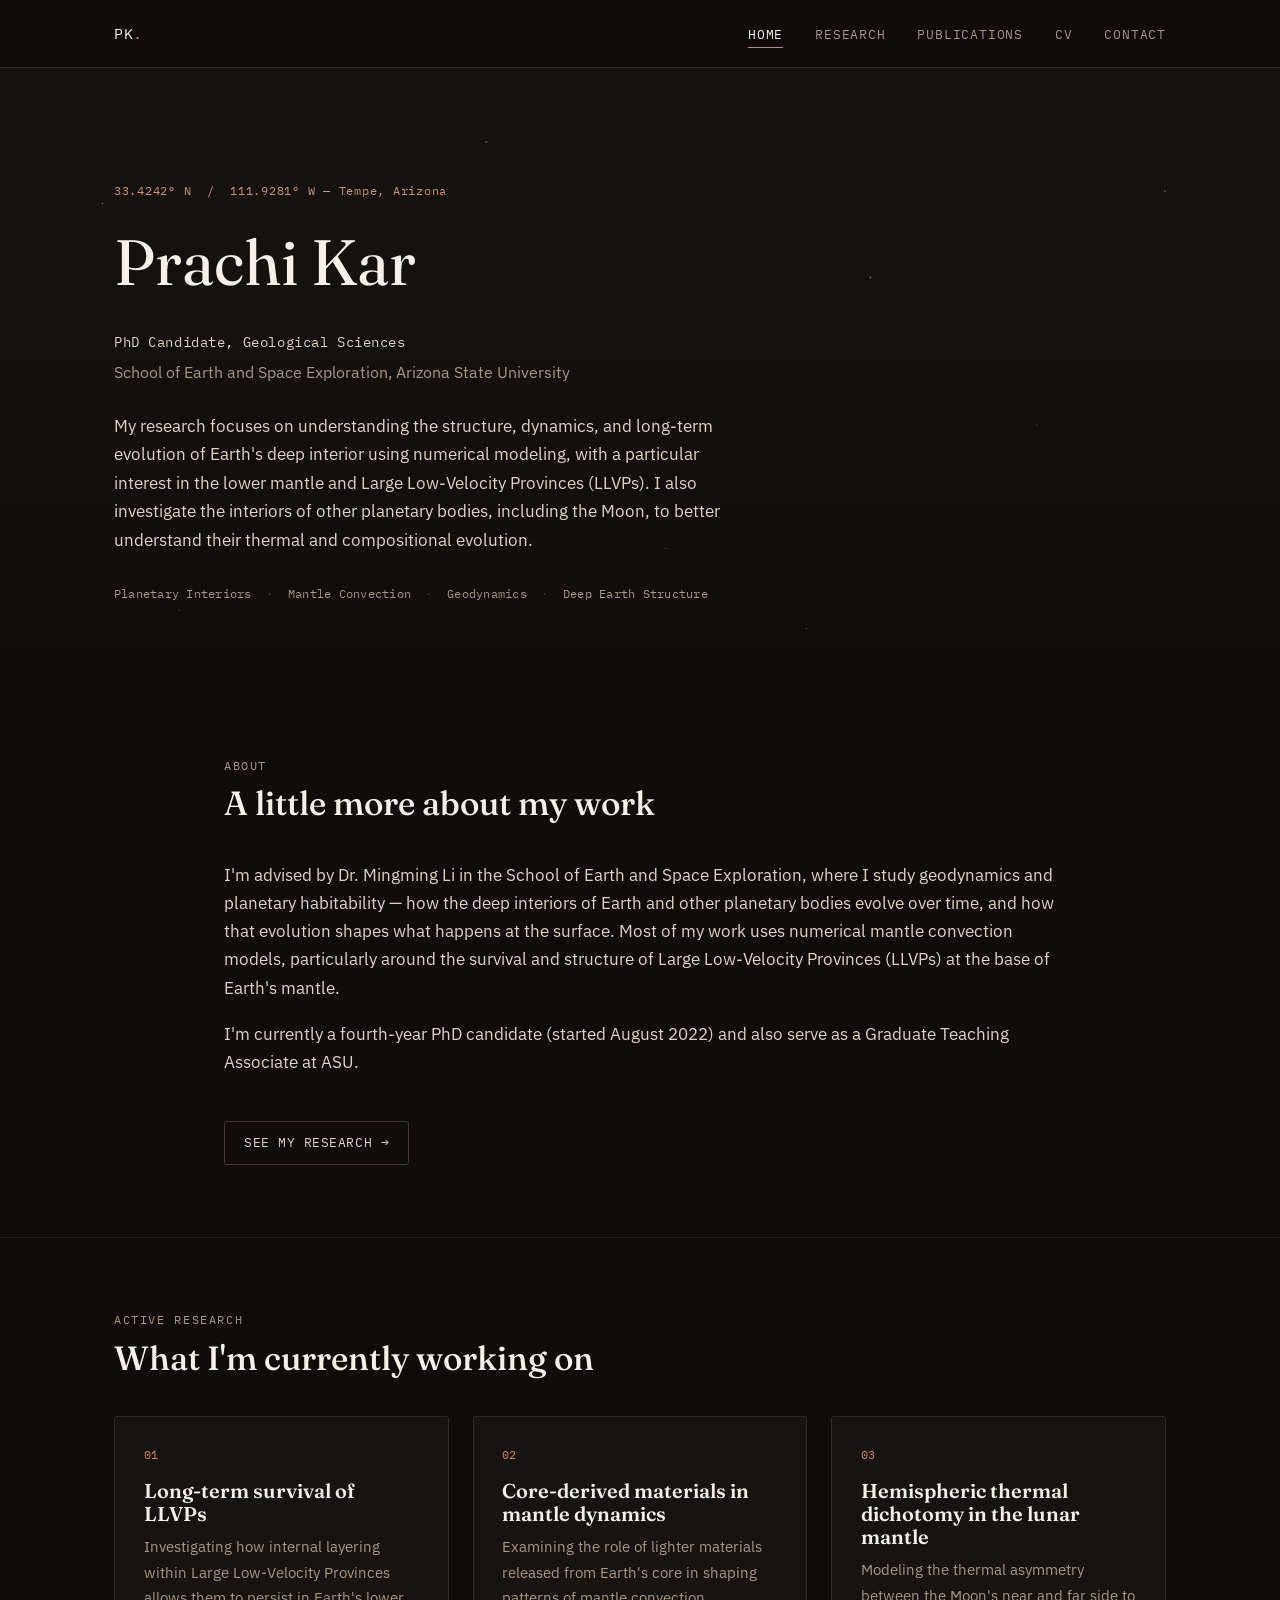
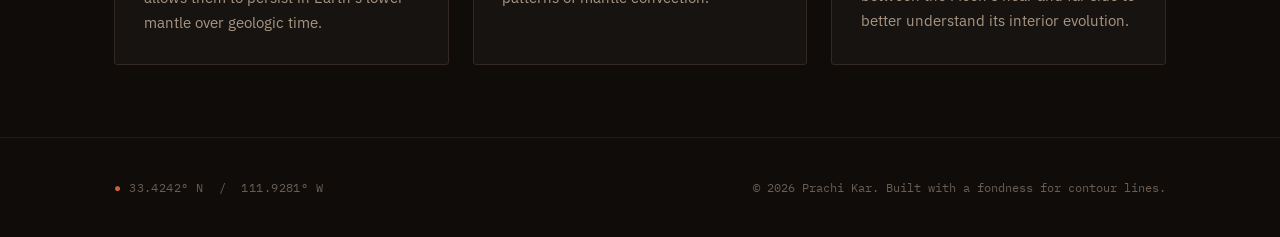
==== index.html @ b51c61ba "Initial site upload" ====
<!DOCTYPE html>
<html lang="en">
<head>
  <meta charset="UTF-8" />
  <meta name="viewport" content="width=device-width, initial-scale=1.0" />
  <title>Prachi Kar — Geodynamics & Planetary Interiors</title>
  <meta name="description" content="Prachi Kar, PhD candidate in Geological Sciences at Arizona State University's School of Earth and Space Exploration." />
  <link rel="preconnect" href="https://fonts.googleapis.com">
  <link rel="preconnect" href="https://fonts.gstatic.com" crossorigin>
  <link href="https://fonts.googleapis.com/css2?family=Fraunces:opsz,wght@9..144,400;9..144,500&family=IBM+Plex+Sans:wght@400;500;600&family=IBM+Plex+Mono:wght@400;500&display=swap" rel="stylesheet">
  <link rel="stylesheet" href="style.css" />
</head>
<body>

  <nav class="site-nav">
    <div class="site-nav__inner">
      <a href="index.html" class="site-nav__mark">PK<span>.</span></a>
      <button class="nav-toggle" aria-expanded="false" aria-label="Toggle navigation">Menu</button>
      <ul class="site-nav__links">
        <li><a href="index.html">Home</a></li>
        <li><a href="research.html">Research</a></li>
        <li><a href="publications.html">Publications</a></li>
        <li><a href="cv.html">CV</a></li>
        <li><a href="contact.html">Contact</a></li>
      </ul>
    </div>
  </nav>

  <header class="hero">
    <div class="hero__bg"></div>
    <div class="hero__contours"></div>
    <div class="hero__inner fade-in">
      <div class="hero__coords">33.4242° N &nbsp;/&nbsp; 111.9281° W — Tempe, Arizona</div>
      <h1>Prachi Kar</h1>
      <p class="hero__role">PhD Candidate, Geological Sciences</p>
      <p class="hero__institution">School of Earth and Space Exploration, Arizona State University</p>
      <p class="hero__intro">
        My research focuses on understanding the structure, dynamics, and long-term evolution
        of Earth's deep interior using numerical modeling, with a particular interest in the
        lower mantle and Large Low-Velocity Provinces (LLVPs). I also investigate the interiors
        of other planetary bodies, including the Moon, to better understand their thermal and
        compositional evolution.
      </p>
      <ul class="tag-row">
        <li>Planetary Interiors</li>
        <li>Mantle Convection</li>
        <li>Geodynamics</li>
        <li>Deep Earth Structure</li>
      </ul>
    </div>
  </header>

  <main>
    <section class="section">
      <div class="container">
        <div class="section__head">
          <span class="eyebrow">About</span>
          <h2>A little more about my work</h2>
        </div>
        <p>
          I'm advised by Dr. Mingming Li in the School of Earth and Space Exploration, where I
          study geodynamics and planetary habitability — how the deep interiors of Earth and
          other planetary bodies evolve over time, and how that evolution shapes what happens
          at the surface. Most of my work uses numerical mantle convection models, particularly
          around the survival and structure of Large Low-Velocity Provinces (LLVPs) at the
          base of Earth's mantle.
        </p>
        <p>
          I'm currently a fourth-year PhD candidate (started August 2022) and also serve as a
          Graduate Teaching Associate at ASU.
        </p>
        <a href="research.html" class="btn-secondary">See my research →</a>
      </div>
    </section>

    <section class="section">
      <div class="container--wide">
        <div class="section__head">
          <span class="eyebrow">Active research</span>
          <h2>What I'm currently working on</h2>
        </div>
        <div class="card-grid">
          <div class="card">
            <span class="card__index">01</span>
            <h3>Long-term survival of LLVPs</h3>
            <p>Investigating how internal layering within Large Low-Velocity Provinces allows
              them to persist in Earth's lower mantle over geologic time.</p>
          </div>
          <div class="card">
            <span class="card__index">02</span>
            <h3>Core-derived materials in mantle dynamics</h3>
            <p>Examining the role of lighter materials released from Earth's core in shaping
              patterns of mantle convection.</p>
          </div>
          <div class="card">
            <span class="card__index">03</span>
            <h3>Hemispheric thermal dichotomy in the lunar mantle</h3>
            <p>Modeling the thermal asymmetry between the Moon's near and far side to better
              understand its interior evolution.</p>
          </div>
        </div>
      </div>
    </section>
  </main>

  <footer class="site-footer">
    <div class="site-footer__inner">
      <div class="site-footer__coords" data-coords></div>
      <div class="site-footer__meta">© 2026 Prachi Kar. Built with a fondness for contour lines.</div>
    </div>
  </footer>

  <script src="script.js"></script>
</body>
</html>
---- style.css ----
/* =========================================================
   DESIGN TOKENS
   ========================================================= */
:root {
  /* Color — basalt & terracotta, planetary field-site palette */
  --basalt-950: #0f0c0a;
  --basalt-900: #171310;
  --basalt-800: #221c17;
  --basalt-700: #332924;
  --basalt-600: #453832;

  --terracotta-500: #c1633b;
  --terracotta-400: #d68258;
  --terracotta-300: #e3a184;

  --stone-100: #f5f0e8;
  --stone-300: #ded4c6;
  --stone-500: #a89684;
  --stone-700: #6b5d51;

  /* Type */
  --font-display: "Fraunces", "Iowan Old Style", serif;
  --font-body: "IBM Plex Sans", "Segoe UI", sans-serif;
  --font-mono: "IBM Plex Mono", "SF Mono", monospace;

  /* Layout */
  --nav-height: 68px;
  --content-width: 880px;
  --wide-width: 1100px;
  --radius: 3px;
}

/* =========================================================
   RESET & BASE
   ========================================================= */
* { box-sizing: border-box; }

html {
  scroll-behavior: smooth;
}

@media (prefers-reduced-motion: reduce) {
  html { scroll-behavior: auto; }
  *, *::before, *::after {
    animation-duration: 0.01ms !important;
    animation-iteration-count: 1 !important;
    transition-duration: 0.01ms !important;
  }
}

body {
  margin: 0;
  background: var(--basalt-950);
  color: var(--stone-300);
  font-family: var(--font-body);
  font-size: 17px;
  line-height: 1.65;
  -webkit-font-smoothing: antialiased;
}

h1, h2, h3, h4 {
  font-family: var(--font-display);
  color: var(--stone-100);
  font-weight: 500;
  line-height: 1.15;
  margin: 0 0 0.5em 0;
}

h1 { font-size: clamp(2.4rem, 5vw, 4rem); font-weight: 400; }
h2 { font-size: clamp(1.6rem, 3vw, 2.1rem); }
h3 { font-size: 1.25rem; font-weight: 600; }

p { margin: 0 0 1.1em 0; }

a {
  color: var(--terracotta-400);
  text-decoration: none;
  transition: color 0.15s ease;
}
a:hover { color: var(--terracotta-300); }

a:focus-visible,
button:focus-visible {
  outline: 2px solid var(--terracotta-400);
  outline-offset: 3px;
}

.eyebrow {
  font-family: var(--font-mono);
  font-size: 0.72rem;
  letter-spacing: 0.14em;
  text-transform: uppercase;
  color: var(--stone-500);
}

.container {
  max-width: var(--content-width);
  margin: 0 auto;
  padding: 0 24px;
}

.container--wide {
  max-width: var(--wide-width);
  margin: 0 auto;
  padding: 0 24px;
}

/* =========================================================
   NAV
   ========================================================= */
.site-nav {
  position: sticky;
  top: 0;
  z-index: 50;
  height: var(--nav-height);
  display: flex;
  align-items: center;
  background: rgba(15, 12, 10, 0.86);
  backdrop-filter: blur(8px);
  border-bottom: 1px solid var(--basalt-700);
}

.site-nav__inner {
  max-width: var(--wide-width);
  margin: 0 auto;
  width: 100%;
  padding: 0 24px;
  display: flex;
  align-items: center;
  justify-content: space-between;
}

.site-nav__mark {
  font-family: var(--font-mono);
  font-size: 0.95rem;
  letter-spacing: 0.04em;
  color: var(--stone-100);
}

.site-nav__mark span {
  color: var(--terracotta-400);
}

.site-nav__links {
  display: flex;
  gap: 2rem;
  list-style: none;
  margin: 0;
  padding: 0;
}

.site-nav__links a {
  font-family: var(--font-mono);
  font-size: 0.82rem;
  letter-spacing: 0.06em;
  text-transform: uppercase;
  color: var(--stone-500);
}

.site-nav__links a:hover,
.site-nav__links a[aria-current="page"] {
  color: var(--stone-100);
}

.site-nav__links a[aria-current="page"] {
  border-bottom: 1px solid var(--terracotta-400);
  padding-bottom: 4px;
}

.nav-toggle {
  display: none;
  background: none;
  border: 1px solid var(--basalt-600);
  color: var(--stone-100);
  border-radius: var(--radius);
  padding: 6px 10px;
  font-family: var(--font-mono);
  font-size: 0.8rem;
  cursor: pointer;
}

@media (max-width: 720px) {
  .nav-toggle { display: inline-block; }
  .site-nav__links {
    position: absolute;
    top: var(--nav-height);
    left: 0;
    right: 0;
    background: var(--basalt-900);
    border-bottom: 1px solid var(--basalt-700);
    flex-direction: column;
    gap: 0;
    display: none;
  }
  .site-nav__links.is-open { display: flex; }
  .site-nav__links a {
    padding: 14px 24px;
    display: block;
    border-bottom: 1px solid var(--basalt-800);
  }
}

/* =========================================================
   HERO / PLANETARY BACKGROUND
   ========================================================= */
.hero {
  position: relative;
  overflow: hidden;
  padding: 7rem 0 5rem;
  isolation: isolate;
}

/*
  PLACEHOLDER PLANETARY BACKGROUND
  ---------------------------------
  This is a CSS/SVG stand-in (starfield + topographic contour lines)
  until real photos are added. To swap in a real photo later:

    .hero__bg {
      background-image: linear-gradient(180deg, rgba(15,12,10,0.55), rgba(15,12,10,0.95)), url("images/your-photo.jpg");
      background-size: cover;
      background-position: center;
    }

  Keep the dark gradient overlay so text stays readable on top.
*/
.hero__bg {
  position: absolute;
  inset: 0;
  z-index: -2;
  background:
    radial-gradient(1px 1px at 8% 22%, rgba(245,240,232,0.5), transparent),
    radial-gradient(1px 1px at 22% 68%, rgba(245,240,232,0.35), transparent),
    radial-gradient(1.5px 1.5px at 38% 12%, rgba(245,240,232,0.4), transparent),
    radial-gradient(1px 1px at 52% 78%, rgba(245,240,232,0.3), transparent),
    radial-gradient(1.5px 1.5px at 68% 34%, rgba(245,240,232,0.45), transparent),
    radial-gradient(1px 1px at 81% 58%, rgba(245,240,232,0.3), transparent),
    radial-gradient(1.5px 1.5px at 91% 20%, rgba(245,240,232,0.4), transparent),
    radial-gradient(1px 1px at 14% 88%, rgba(245,240,232,0.3), transparent),
    radial-gradient(1px 1px at 63% 91%, rgba(245,240,232,0.35), transparent),
    linear-gradient(180deg, var(--basalt-900) 0%, var(--basalt-950) 100%);
}

.hero__contours {
  position: absolute;
  inset: 0;
  z-index: -1;
  opacity: 0.35;
  background-image: url("images/contours.svg");
  background-repeat: no-repeat;
  background-position: center 30%;
  background-size: 130% auto;
}

.hero__inner {
  max-width: var(--wide-width);
  margin: 0 auto;
  padding: 0 24px;
}

.hero__coords {
  font-family: var(--font-mono);
  font-size: 0.78rem;
  color: var(--terracotta-300);
  letter-spacing: 0.06em;
  margin-bottom: 1.5rem;
  opacity: 0.9;
}

.hero__role {
  font-family: var(--font-mono);
  font-size: 0.9rem;
  letter-spacing: 0.04em;
  color: var(--stone-300);
  margin-bottom: 0.4rem;
}

.hero__institution {
  color: var(--stone-500);
  margin-bottom: 1.6rem;
  font-size: 0.98rem;
}

.hero__intro {
  max-width: 620px;
  font-size: 1.08rem;
  color: var(--stone-300);
}

/* Keyword tag row, Anna-Gulcher style */
.tag-row {
  display: flex;
  flex-wrap: wrap;
  gap: 0.5rem 0.9rem;
  margin: 1.8rem 0 0;
  padding: 0;
  list-style: none;
}

.tag-row li {
  font-family: var(--font-mono);
  font-size: 0.78rem;
  color: var(--stone-500);
  letter-spacing: 0.02em;
}

.tag-row li:not(:last-child)::after {
  content: "·";
  margin-left: 0.9rem;
  color: var(--basalt-600);
}

/* =========================================================
   SECTIONS
   ========================================================= */
.section {
  padding: 4.5rem 0;
  border-bottom: 1px solid var(--basalt-800);
}

.section:last-of-type { border-bottom: none; }

.section__head {
  margin-bottom: 2.4rem;
}

.section__head .eyebrow {
  display: block;
  margin-bottom: 0.6rem;
}

/* =========================================================
   RESEARCH CARDS
   ========================================================= */
.card-grid {
  display: grid;
  grid-template-columns: repeat(auto-fit, minmax(260px, 1fr));
  gap: 1.5rem;
}

.card {
  background: var(--basalt-900);
  border: 1px solid var(--basalt-700);
  border-radius: var(--radius);
  padding: 1.8rem;
  transition: border-color 0.2s ease, transform 0.2s ease;
}

.card:hover {
  border-color: var(--terracotta-500);
  transform: translateY(-2px);
}

.card__index {
  font-family: var(--font-mono);
  font-size: 0.72rem;
  color: var(--terracotta-400);
  display: block;
  margin-bottom: 0.9rem;
}

.card h3 { margin-bottom: 0.6rem; }

.card p {
  font-size: 0.95rem;
  color: var(--stone-500);
  margin-bottom: 0;
}

/* =========================================================
   PUBLICATIONS
   ========================================================= */
.pub-year {
  font-family: var(--font-mono);
  font-size: 0.85rem;
  color: var(--terracotta-400);
  margin: 2.2rem 0 1rem;
  letter-spacing: 0.05em;
}

.pub-year:first-child { margin-top: 0; }

.pub-list {
  list-style: none;
  margin: 0;
  padding: 0;
}

.pub-item {
  padding: 1.1rem 0;
  border-bottom: 1px solid var(--basalt-800);
}

.pub-item:last-child { border-bottom: none; }

.pub-item__title {
  color: var(--stone-100);
  font-size: 1rem;
  margin-bottom: 0.3rem;
}

.pub-item__meta {
  font-size: 0.88rem;
  color: var(--stone-500);
  margin-bottom: 0.4rem;
}

.pub-item__links a {
  font-family: var(--font-mono);
  font-size: 0.76rem;
  text-transform: uppercase;
  letter-spacing: 0.04em;
  margin-right: 1.2rem;
}

/* =========================================================
   CV
   ========================================================= */
.cv-download {
  display: inline-flex;
  align-items: center;
  gap: 0.5rem;
  font-family: var(--font-mono);
  font-size: 0.85rem;
  letter-spacing: 0.04em;
  text-transform: uppercase;
  color: var(--basalt-950);
  background: var(--terracotta-400);
  padding: 0.8rem 1.4rem;
  border-radius: var(--radius);
  transition: background 0.15s ease;
}

.cv-download:hover {
  background: var(--terracotta-300);
  color: var(--basalt-950);
}

.cv-block {
  margin-bottom: 2.2rem;
}

.cv-block h3 {
  font-family: var(--font-mono);
  font-size: 0.85rem;
  text-transform: uppercase;
  letter-spacing: 0.06em;
  color: var(--stone-500);
  font-weight: 500;
  margin-bottom: 1rem;
}

.cv-entry {
  margin-bottom: 1.1rem;
}

.cv-entry__title {
  color: var(--stone-100);
  font-weight: 600;
}

.cv-entry__meta {
  font-size: 0.88rem;
  color: var(--stone-500);
}

/* =========================================================
   CONTACT
   ========================================================= */
.contact-links {
  list-style: none;
  margin: 2rem 0 0;
  padding: 0;
  display: flex;
  flex-direction: column;
  gap: 0.9rem;
}

.contact-links a {
  font-family: var(--font-mono);
  font-size: 0.95rem;
}

.contact-links a::before {
  content: "→ ";
  color: var(--terracotta-500);
}

/* =========================================================
   FOOTER — coordinate readout signature
   ========================================================= */
.site-footer {
  padding: 2.5rem 0;
  border-top: 1px solid var(--basalt-800);
}

.site-footer__inner {
  max-width: var(--wide-width);
  margin: 0 auto;
  padding: 0 24px;
  display: flex;
  justify-content: space-between;
  align-items: center;
  flex-wrap: wrap;
  gap: 1rem;
}

.site-footer__coords {
  font-family: var(--font-mono);
  font-size: 0.74rem;
  color: var(--stone-700);
  letter-spacing: 0.04em;
}

.site-footer__coords span {
  color: var(--terracotta-500);
}

.site-footer__meta {
  font-family: var(--font-mono);
  font-size: 0.74rem;
  color: var(--stone-700);
}

/* =========================================================
   UTILITY
   ========================================================= */
.fade-in {
  animation: fadeIn 0.8s ease both;
}

@keyframes fadeIn {
  from { opacity: 0; transform: translateY(8px); }
  to { opacity: 1; transform: translateY(0); }
}

.btn-secondary {
  display: inline-block;
  font-family: var(--font-mono);
  font-size: 0.82rem;
  letter-spacing: 0.04em;
  text-transform: uppercase;
  color: var(--stone-300);
  border: 1px solid var(--basalt-600);
  padding: 0.65rem 1.2rem;
  border-radius: var(--radius);
  margin-top: 1.6rem;
}

.btn-secondary:hover {
  border-color: var(--terracotta-400);
  color: var(--terracotta-300);
}
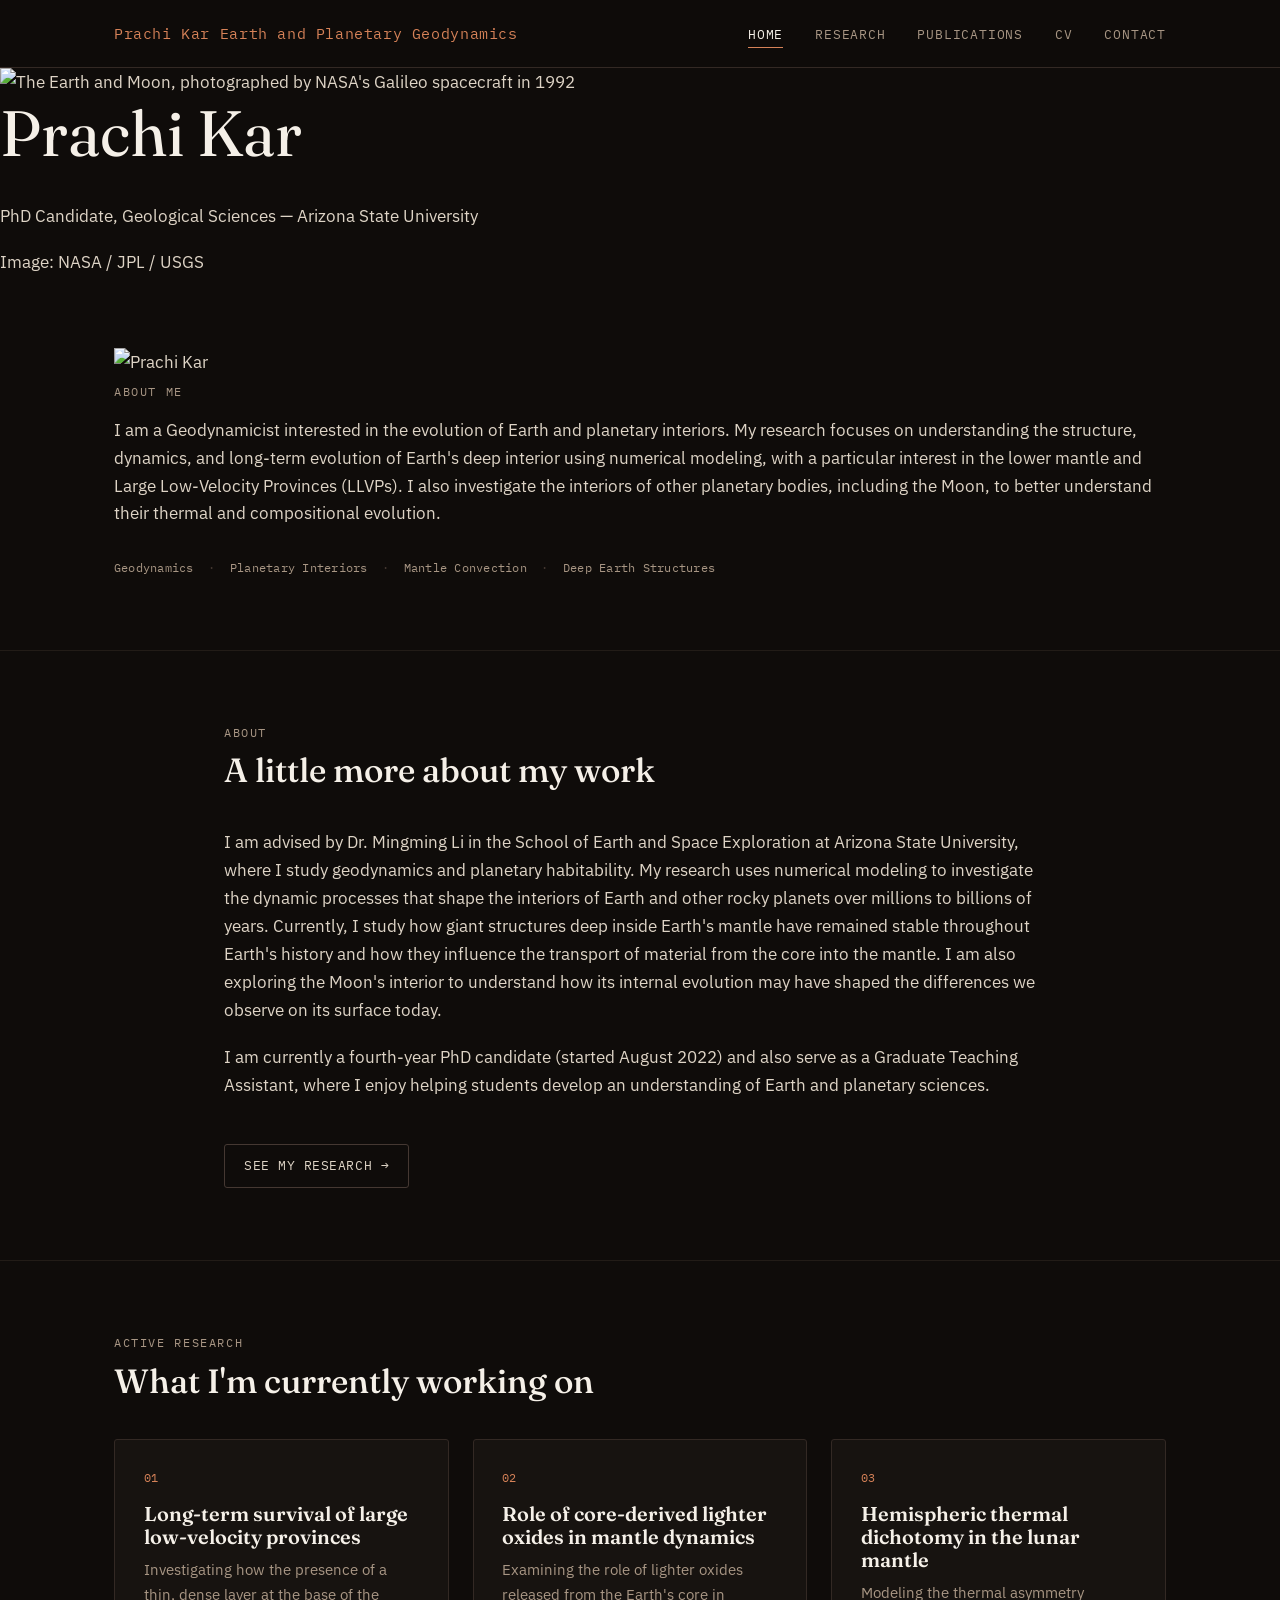
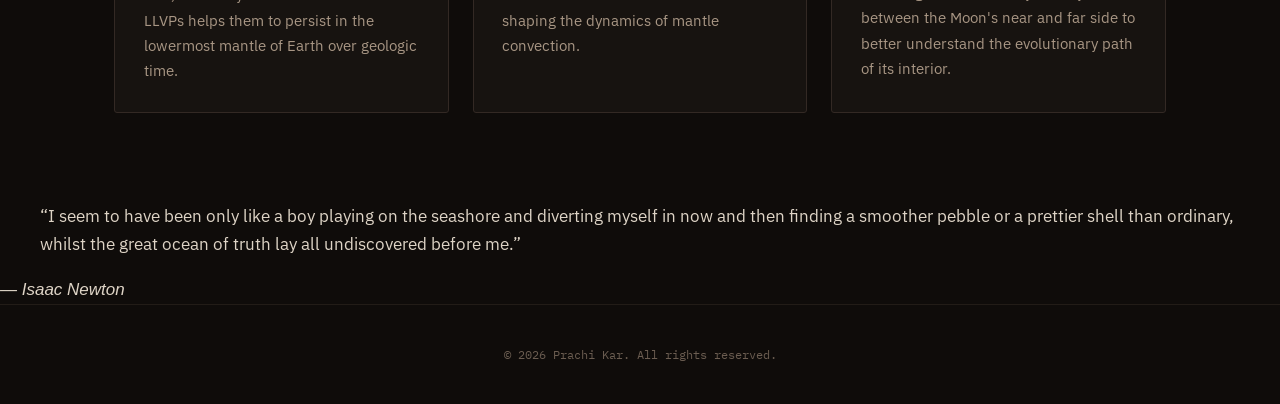
==== commit 30bdee2f: "Enhance navigation and header details in index.html Updated the navigation and header sections to in" ====
--- a/index.html
+++ b/index.html
@@ -11,10 +11,13 @@
   <link rel="stylesheet" href="style.css" />
 </head>
 <body>
-
+ 
   <nav class="site-nav">
     <div class="site-nav__inner">
-      <a href="index.html" class="site-nav__mark">PK<span>.</span></a>
+      <a href="index.html" class="site-nav__mark">
+        <span class="site-nav__mark-name">Prachi Kar</span>
+        <span class="site-nav__mark-sub">Earth and Planetary Geodynamics</span>
+      </a>
       <button class="nav-toggle" aria-expanded="false" aria-label="Toggle navigation">Menu</button>
       <ul class="site-nav__links">
         <li><a href="index.html">Home</a></li>
@@ -25,32 +28,54 @@
       </ul>
     </div>
   </nav>
-
-  <header class="hero">
-    <div class="hero__bg"></div>
-    <div class="hero__contours"></div>
-    <div class="hero__inner fade-in">
-      <div class="hero__coords">33.4242° N &nbsp;/&nbsp; 111.9281° W — Tempe, Arizona</div>
-      <h1>Prachi Kar</h1>
-      <p class="hero__role">PhD Candidate, Geological Sciences</p>
-      <p class="hero__institution">School of Earth and Space Exploration, Arizona State University</p>
-      <p class="hero__intro">
-        My research focuses on understanding the structure, dynamics, and long-term evolution
-        of Earth's deep interior using numerical modeling, with a particular interest in the
-        lower mantle and Large Low-Velocity Provinces (LLVPs). I also investigate the interiors
-        of other planetary bodies, including the Moon, to better understand their thermal and
-        compositional evolution.
-      </p>
-      <ul class="tag-row">
-        <li>Planetary Interiors</li>
-        <li>Mantle Convection</li>
-        <li>Geodynamics</li>
-        <li>Deep Earth Structure</li>
-      </ul>
+ 
+  <header class="hero-photo fade-in">
+    <div class="hero-photo__frame">
+      <img
+        src="https://assets.science.nasa.gov/dynamicimage/assets/science/psd/lunar-science/2023/08/earth_moon_galileo.jpg?w=1700&h=2164&fit=clip&crop=faces%2Cfocalpoint"
+        alt="The Earth and Moon, photographed by NASA's Galileo spacecraft in 1992"
+      />
+      <div class="hero-photo__overlay">
+        <h1>Prachi Kar</h1>
+      </div>
     </div>
+    <p class="hero-photo__role">PhD Candidate, Geological Sciences — Arizona State University</p>
+    <span class="hero-photo__credit">Image: NASA / JPL / USGS</span>
   </header>
-
+ 
   <main>
+    <section class="section">
+      <div class="container--wide">
+        <div class="bio-grid">
+          <div class="bio-grid__photo">
+            <!--
+              Replace this with your headshot. Save your photo into the
+              images/ folder (e.g. images/prachi-kar.jpg) and update the
+              src below to match.
+            -->
+            <img src="images/profile-placeholder.jpg" alt="Prachi Kar" />
+          </div>
+          <div class="bio-grid__text">
+            <span class="eyebrow">About me</span>
+            <p style="margin-top: 0.8rem; font-size: 1.05rem;">
+              I am a Geodynamicist interested in the evolution of Earth and planetary interiors.
+              My research focuses on understanding the structure, dynamics, and long-term
+              evolution of Earth's deep interior using numerical modeling, with a particular
+              interest in the lower mantle and Large Low-Velocity Provinces (LLVPs). I also
+              investigate the interiors of other planetary bodies, including the Moon, to
+              better understand their thermal and compositional evolution.
+            </p>
+            <ul class="tag-row">
+              <li>Geodynamics</li>
+              <li>Planetary Interiors</li>
+              <li>Mantle Convection</li>
+              <li>Deep Earth Structures</li>
+            </ul>
+          </div>
+        </div>
+      </div>
+    </section>
+ 
     <section class="section">
       <div class="container">
         <div class="section__head">
@@ -58,22 +83,26 @@
           <h2>A little more about my work</h2>
         </div>
         <p>
-          I'm advised by Dr. Mingming Li in the School of Earth and Space Exploration, where I
-          study geodynamics and planetary habitability — how the deep interiors of Earth and
-          other planetary bodies evolve over time, and how that evolution shapes what happens
-          at the surface. Most of my work uses numerical mantle convection models, particularly
-          around the survival and structure of Large Low-Velocity Provinces (LLVPs) at the
-          base of Earth's mantle.
+          I am advised by Dr. Mingming Li in the School of Earth and Space Exploration at
+          Arizona State University, where I study geodynamics and planetary habitability. My
+          research uses numerical modeling to investigate the dynamic processes that shape the
+          interiors of Earth and other rocky planets over millions to billions of years.
+          Currently, I study how giant structures deep inside Earth's mantle have remained
+          stable throughout Earth's history and how they influence the transport of material
+          from the core into the mantle. I am also exploring the Moon's interior to understand
+          how its internal evolution may have shaped the differences we observe on its surface
+          today.
         </p>
         <p>
-          I'm currently a fourth-year PhD candidate (started August 2022) and also serve as a
-          Graduate Teaching Associate at ASU.
+          I am currently a fourth-year PhD candidate (started August 2022) and also serve as a
+          Graduate Teaching Assistant, where I enjoy helping students develop an understanding
+          of Earth and planetary sciences.
         </p>
         <a href="research.html" class="btn-secondary">See my research →</a>
       </div>
     </section>
-
-    <section class="section">
+ 
+    <section class="section section--tint">
       <div class="container--wide">
         <div class="section__head">
           <span class="eyebrow">Active research</span>
@@ -82,34 +111,42 @@
         <div class="card-grid">
           <div class="card">
             <span class="card__index">01</span>
-            <h3>Long-term survival of LLVPs</h3>
-            <p>Investigating how internal layering within Large Low-Velocity Provinces allows
-              them to persist in Earth's lower mantle over geologic time.</p>
+            <h3>Long-term survival of large low-velocity provinces</h3>
+            <p>Investigating how the presence of a thin, dense layer at the base of the LLVPs
+              helps them to persist in the lowermost mantle of Earth over geologic time.</p>
           </div>
           <div class="card">
             <span class="card__index">02</span>
-            <h3>Core-derived materials in mantle dynamics</h3>
-            <p>Examining the role of lighter materials released from Earth's core in shaping
-              patterns of mantle convection.</p>
+            <h3>Role of core-derived lighter oxides in mantle dynamics</h3>
+            <p>Examining the role of lighter oxides released from the Earth's core in shaping
+              the dynamics of mantle convection.</p>
           </div>
           <div class="card">
             <span class="card__index">03</span>
             <h3>Hemispheric thermal dichotomy in the lunar mantle</h3>
             <p>Modeling the thermal asymmetry between the Moon's near and far side to better
-              understand its interior evolution.</p>
+              understand the evolutionary path of its interior.</p>
           </div>
         </div>
       </div>
     </section>
+ 
+    <div class="quote-block">
+      <blockquote>
+        &ldquo;I seem to have been only like a boy playing on the seashore and diverting
+        myself in now and then finding a smoother pebble or a prettier shell than ordinary,
+        whilst the great ocean of truth lay all undiscovered before me.&rdquo;
+      </blockquote>
+      <cite>— Isaac Newton</cite>
+    </div>
   </main>
-
+ 
   <footer class="site-footer">
-    <div class="site-footer__inner">
-      <div class="site-footer__coords" data-coords></div>
-      <div class="site-footer__meta">© 2026 Prachi Kar. Built with a fondness for contour lines.</div>
+    <div class="site-footer__inner" style="justify-content: center;">
+      <div class="site-footer__meta">© 2026 Prachi Kar. All rights reserved.</div>
     </div>
   </footer>
-
+ 
   <script src="script.js"></script>
 </body>
 </html>
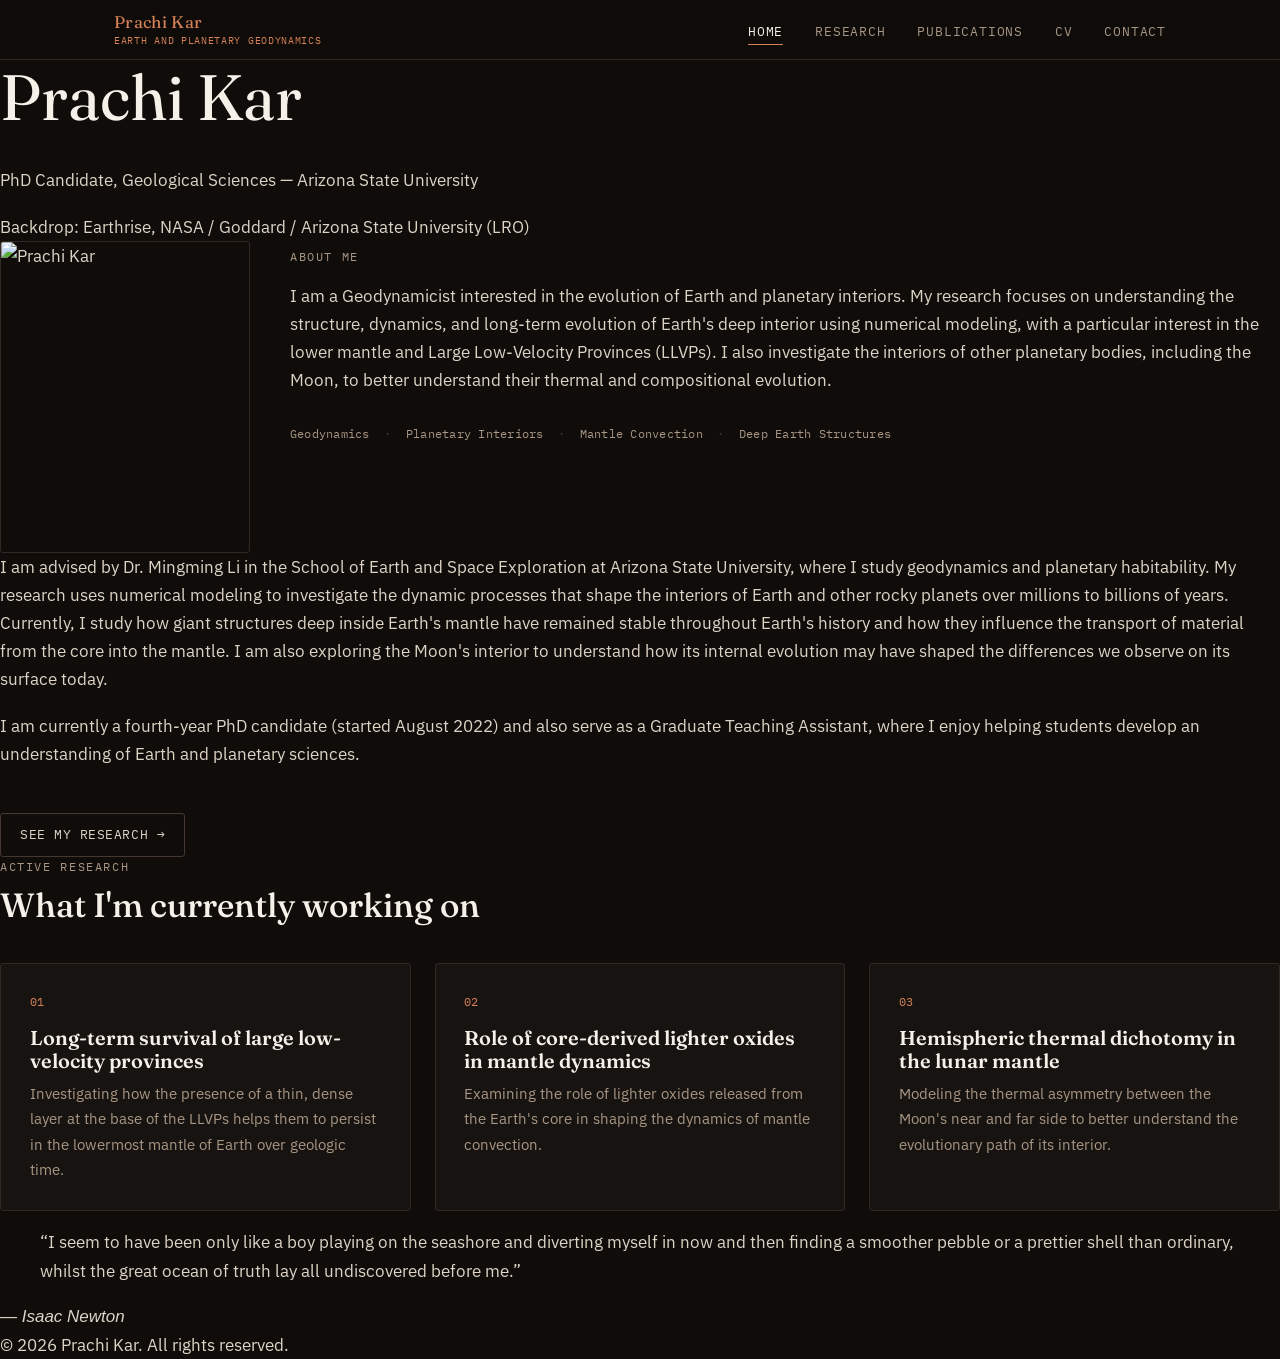
==== commit ab85066a: "Update index.html" ====
--- a/index.html
+++ b/index.html
@@ -29,109 +29,93 @@
     </div>
   </nav>
  
-  <header class="hero-photo fade-in">
-    <div class="hero-photo__frame">
-      <img
-        src="https://assets.science.nasa.gov/dynamicimage/assets/science/psd/lunar-science/2023/08/earth_moon_galileo.jpg?w=1700&h=2164&fit=clip&crop=faces%2Cfocalpoint"
-        alt="The Earth and Moon, photographed by NASA's Galileo spacecraft in 1992"
-      />
-      <div class="hero-photo__overlay">
-        <h1>Prachi Kar</h1>
-      </div>
-    </div>
-    <p class="hero-photo__role">PhD Candidate, Geological Sciences — Arizona State University</p>
-    <span class="hero-photo__credit">Image: NASA / JPL / USGS</span>
+  <div class="page-backdrop" aria-hidden="true"></div>
+ 
+  <header class="home-hero fade-in">
+    <h1>Prachi Kar</h1>
+    <p class="home-hero__role">PhD Candidate, Geological Sciences — Arizona State University</p>
+    <span class="home-hero__credit">Backdrop: Earthrise, NASA / Goddard / Arizona State University (LRO)</span>
   </header>
  
   <main>
-    <section class="section">
-      <div class="container--wide">
-        <div class="bio-grid">
-          <div class="bio-grid__photo">
-            <!--
-              Replace this with your headshot. Save your photo into the
-              images/ folder (e.g. images/prachi-kar.jpg) and update the
-              src below to match.
-            -->
-            <img src="images/profile-placeholder.jpg" alt="Prachi Kar" />
-          </div>
-          <div class="bio-grid__text">
-            <span class="eyebrow">About me</span>
-            <p style="margin-top: 0.8rem; font-size: 1.05rem;">
-              I am a Geodynamicist interested in the evolution of Earth and planetary interiors.
-              My research focuses on understanding the structure, dynamics, and long-term
-              evolution of Earth's deep interior using numerical modeling, with a particular
-              interest in the lower mantle and Large Low-Velocity Provinces (LLVPs). I also
-              investigate the interiors of other planetary bodies, including the Moon, to
-              better understand their thermal and compositional evolution.
-            </p>
-            <ul class="tag-row">
-              <li>Geodynamics</li>
-              <li>Planetary Interiors</li>
-              <li>Mantle Convection</li>
-              <li>Deep Earth Structures</li>
-            </ul>
-          </div>
+    <section class="home-section">
+      <div class="bio-grid">
+        <div class="bio-grid__photo">
+          <!--
+            Replace this with your headshot. Save your photo into the
+            images/ folder (e.g. images/prachi-kar.jpg) and update the
+            src below to match.
+          -->
+          <img src="images/profile-placeholder.jpg" alt="Prachi Kar" />
+        </div>
+        <div class="bio-grid__text">
+          <span class="eyebrow">About me</span>
+          <p style="margin-top: 0.8rem;">
+            I am a Geodynamicist interested in the evolution of Earth and planetary interiors.
+            My research focuses on understanding the structure, dynamics, and long-term
+            evolution of Earth's deep interior using numerical modeling, with a particular
+            interest in the lower mantle and Large Low-Velocity Provinces (LLVPs). I also
+            investigate the interiors of other planetary bodies, including the Moon, to
+            better understand their thermal and compositional evolution.
+          </p>
+          <ul class="tag-row">
+            <li>Geodynamics</li>
+            <li>Planetary Interiors</li>
+            <li>Mantle Convection</li>
+            <li>Deep Earth Structures</li>
+          </ul>
         </div>
       </div>
     </section>
  
-    <section class="section">
-      <div class="container">
-        <div class="section__head">
-          <span class="eyebrow">About</span>
-          <h2>A little more about my work</h2>
-        </div>
-        <p>
-          I am advised by Dr. Mingming Li in the School of Earth and Space Exploration at
-          Arizona State University, where I study geodynamics and planetary habitability. My
-          research uses numerical modeling to investigate the dynamic processes that shape the
-          interiors of Earth and other rocky planets over millions to billions of years.
-          Currently, I study how giant structures deep inside Earth's mantle have remained
-          stable throughout Earth's history and how they influence the transport of material
-          from the core into the mantle. I am also exploring the Moon's interior to understand
-          how its internal evolution may have shaped the differences we observe on its surface
-          today.
-        </p>
-        <p>
-          I am currently a fourth-year PhD candidate (started August 2022) and also serve as a
-          Graduate Teaching Assistant, where I enjoy helping students develop an understanding
-          of Earth and planetary sciences.
-        </p>
-        <a href="research.html" class="btn-secondary">See my research →</a>
-      </div>
+    <section class="home-section home-section--about">
+      <p>
+        I am advised by Dr. Mingming Li in the School of Earth and Space Exploration at
+        Arizona State University, where I study geodynamics and planetary habitability. My
+        research uses numerical modeling to investigate the dynamic processes that shape the
+        interiors of Earth and other rocky planets over millions to billions of years.
+        Currently, I study how giant structures deep inside Earth's mantle have remained
+        stable throughout Earth's history and how they influence the transport of material
+        from the core into the mantle. I am also exploring the Moon's interior to understand
+        how its internal evolution may have shaped the differences we observe on its surface
+        today.
+      </p>
+      <p>
+        I am currently a fourth-year PhD candidate (started August 2022) and also serve as a
+        Graduate Teaching Assistant, where I enjoy helping students develop an understanding
+        of Earth and planetary sciences.
+      </p>
+      <a href="research.html" class="btn-secondary">See my research →</a>
     </section>
  
-    <section class="section section--tint">
-      <div class="container--wide">
-        <div class="section__head">
-          <span class="eyebrow">Active research</span>
-          <h2>What I'm currently working on</h2>
+    <section class="home-section home-section--research">
+      <div class="section__head">
+        <span class="eyebrow">Active research</span>
+        <h2>What I'm currently working on</h2>
+      </div>
+      <div class="card-grid">
+        <div class="card">
+          <span class="card__index">01</span>
+          <h3>Long-term survival of large low-velocity provinces</h3>
+          <p>Investigating how the presence of a thin, dense layer at the base of the LLVPs
+            helps them to persist in the lowermost mantle of Earth over geologic time.</p>
         </div>
-        <div class="card-grid">
-          <div class="card">
-            <span class="card__index">01</span>
-            <h3>Long-term survival of large low-velocity provinces</h3>
-            <p>Investigating how the presence of a thin, dense layer at the base of the LLVPs
-              helps them to persist in the lowermost mantle of Earth over geologic time.</p>
-          </div>
-          <div class="card">
-            <span class="card__index">02</span>
-            <h3>Role of core-derived lighter oxides in mantle dynamics</h3>
-            <p>Examining the role of lighter oxides released from the Earth's core in shaping
-              the dynamics of mantle convection.</p>
-          </div>
-          <div class="card">
-            <span class="card__index">03</span>
-            <h3>Hemispheric thermal dichotomy in the lunar mantle</h3>
-            <p>Modeling the thermal asymmetry between the Moon's near and far side to better
-              understand the evolutionary path of its interior.</p>
-          </div>
+        <div class="card">
+          <span class="card__index">02</span>
+          <h3>Role of core-derived lighter oxides in mantle dynamics</h3>
+          <p>Examining the role of lighter oxides released from the Earth's core in shaping
+            the dynamics of mantle convection.</p>
+        </div>
+        <div class="card">
+          <span class="card__index">03</span>
+          <h3>Hemispheric thermal dichotomy in the lunar mantle</h3>
+          <p>Modeling the thermal asymmetry between the Moon's near and far side to better
+            understand the evolutionary path of its interior.</p>
         </div>
       </div>
     </section>
  
-    <div class="quote-block">
+    <div class="home-quote">
       <blockquote>
         &ldquo;I seem to have been only like a boy playing on the seashore and diverting
         myself in now and then finding a smoother pebble or a prettier shell than ordinary,
@@ -141,11 +125,7 @@
     </div>
   </main>
  
-  <footer class="site-footer">
-    <div class="site-footer__inner" style="justify-content: center;">
-      <div class="site-footer__meta">© 2026 Prachi Kar. All rights reserved.</div>
-    </div>
-  </footer>
+  <footer class="home-footer">© 2026 Prachi Kar. All rights reserved.</footer>
  
   <script src="script.js"></script>
 </body>
--- a/style.css
+++ b/style.css
@@ -8,37 +8,37 @@
   --basalt-800: #221c17;
   --basalt-700: #332924;
   --basalt-600: #453832;
-
+ 
   --terracotta-500: #c1633b;
   --terracotta-400: #d68258;
   --terracotta-300: #e3a184;
-
+ 
   --stone-100: #f5f0e8;
   --stone-300: #ded4c6;
   --stone-500: #a89684;
   --stone-700: #6b5d51;
-
+ 
   /* Type */
   --font-display: "Fraunces", "Iowan Old Style", serif;
   --font-body: "IBM Plex Sans", "Segoe UI", sans-serif;
   --font-mono: "IBM Plex Mono", "SF Mono", monospace;
-
+ 
   /* Layout */
   --nav-height: 68px;
   --content-width: 880px;
   --wide-width: 1100px;
   --radius: 3px;
 }
-
+ 
 /* =========================================================
    RESET & BASE
    ========================================================= */
 * { box-sizing: border-box; }
-
+ 
 html {
   scroll-behavior: smooth;
 }
-
+ 
 @media (prefers-reduced-motion: reduce) {
   html { scroll-behavior: auto; }
   *, *::before, *::after {
@@ -47,7 +47,7 @@
     transition-duration: 0.01ms !important;
   }
 }
-
+ 
 body {
   margin: 0;
   background: var(--basalt-950);
@@ -57,7 +57,7 @@
   line-height: 1.65;
   -webkit-font-smoothing: antialiased;
 }
-
+ 
 h1, h2, h3, h4 {
   font-family: var(--font-display);
   color: var(--stone-100);
@@ -65,26 +65,26 @@
   line-height: 1.15;
   margin: 0 0 0.5em 0;
 }
-
+ 
 h1 { font-size: clamp(2.4rem, 5vw, 4rem); font-weight: 400; }
 h2 { font-size: clamp(1.6rem, 3vw, 2.1rem); }
 h3 { font-size: 1.25rem; font-weight: 600; }
-
+ 
 p { margin: 0 0 1.1em 0; }
-
+ 
 a {
   color: var(--terracotta-400);
   text-decoration: none;
   transition: color 0.15s ease;
 }
 a:hover { color: var(--terracotta-300); }
-
+ 
 a:focus-visible,
 button:focus-visible {
   outline: 2px solid var(--terracotta-400);
   outline-offset: 3px;
 }
-
+ 
 .eyebrow {
   font-family: var(--font-mono);
   font-size: 0.72rem;
@@ -92,19 +92,19 @@
   text-transform: uppercase;
   color: var(--stone-500);
 }
-
+ 
 .container {
   max-width: var(--content-width);
   margin: 0 auto;
   padding: 0 24px;
 }
-
+ 
 .container--wide {
   max-width: var(--wide-width);
   margin: 0 auto;
   padding: 0 24px;
 }
-
+ 
 /* =========================================================
    NAV
    ========================================================= */
@@ -112,14 +112,14 @@
   position: sticky;
   top: 0;
   z-index: 50;
-  height: var(--nav-height);
   display: flex;
   align-items: center;
+  padding: 12px 0;
   background: rgba(15, 12, 10, 0.86);
   backdrop-filter: blur(8px);
   border-bottom: 1px solid var(--basalt-700);
 }
-
+ 
 .site-nav__inner {
   max-width: var(--wide-width);
   margin: 0 auto;
@@ -129,18 +129,34 @@
   align-items: center;
   justify-content: space-between;
 }
-
+ 
 .site-nav__mark {
   font-family: var(--font-mono);
-  font-size: 0.95rem;
-  letter-spacing: 0.04em;
-  color: var(--stone-100);
-}
-
+  display: flex;
+  flex-direction: column;
+  line-height: 1.25;
+  gap: 2px;
+}
+ 
+.site-nav__mark-name {
+  font-family: var(--font-display);
+  font-size: 1.05rem;
+  letter-spacing: 0.02em;
+  color: var(--stone-100);
+}
+ 
+.site-nav__mark-sub {
+  font-family: var(--font-mono);
+  font-size: 0.62rem;
+  letter-spacing: 0.07em;
+  text-transform: uppercase;
+  color: var(--stone-500);
+}
+ 
 .site-nav__mark span {
   color: var(--terracotta-400);
 }
-
+ 
 .site-nav__links {
   display: flex;
   gap: 2rem;
@@ -148,7 +164,7 @@
   margin: 0;
   padding: 0;
 }
-
+ 
 .site-nav__links a {
   font-family: var(--font-mono);
   font-size: 0.82rem;
@@ -156,17 +172,17 @@
   text-transform: uppercase;
   color: var(--stone-500);
 }
-
+ 
 .site-nav__links a:hover,
 .site-nav__links a[aria-current="page"] {
   color: var(--stone-100);
 }
-
+ 
 .site-nav__links a[aria-current="page"] {
   border-bottom: 1px solid var(--terracotta-400);
   padding-bottom: 4px;
 }
-
+ 
 .nav-toggle {
   display: none;
   background: none;
@@ -178,12 +194,12 @@
   font-size: 0.8rem;
   cursor: pointer;
 }
-
+ 
 @media (max-width: 720px) {
   .nav-toggle { display: inline-block; }
   .site-nav__links {
     position: absolute;
-    top: var(--nav-height);
+    top: 100%;
     left: 0;
     right: 0;
     background: var(--basalt-900);
@@ -199,7 +215,7 @@
     border-bottom: 1px solid var(--basalt-800);
   }
 }
-
+ 
 /* =========================================================
    HERO / PLANETARY BACKGROUND
    ========================================================= */
@@ -209,19 +225,19 @@
   padding: 7rem 0 5rem;
   isolation: isolate;
 }
-
+ 
 /*
   PLACEHOLDER PLANETARY BACKGROUND
   ---------------------------------
   This is a CSS/SVG stand-in (starfield + topographic contour lines)
   until real photos are added. To swap in a real photo later:
-
+ 
     .hero__bg {
       background-image: linear-gradient(180deg, rgba(15,12,10,0.55), rgba(15,12,10,0.95)), url("images/your-photo.jpg");
       background-size: cover;
       background-position: center;
     }
-
+ 
   Keep the dark gradient overlay so text stays readable on top.
 */
 .hero__bg {
@@ -240,7 +256,7 @@
     radial-gradient(1px 1px at 63% 91%, rgba(245,240,232,0.35), transparent),
     linear-gradient(180deg, var(--basalt-900) 0%, var(--basalt-950) 100%);
 }
-
+ 
 .hero__contours {
   position: absolute;
   inset: 0;
@@ -251,13 +267,13 @@
   background-position: center 30%;
   background-size: 130% auto;
 }
-
+ 
 .hero__inner {
   max-width: var(--wide-width);
   margin: 0 auto;
   padding: 0 24px;
 }
-
+ 
 .hero__coords {
   font-family: var(--font-mono);
   font-size: 0.78rem;
@@ -266,7 +282,7 @@
   margin-bottom: 1.5rem;
   opacity: 0.9;
 }
-
+ 
 .hero__role {
   font-family: var(--font-mono);
   font-size: 0.9rem;
@@ -274,19 +290,19 @@
   color: var(--stone-300);
   margin-bottom: 0.4rem;
 }
-
+ 
 .hero__institution {
   color: var(--stone-500);
   margin-bottom: 1.6rem;
   font-size: 0.98rem;
 }
-
+ 
 .hero__intro {
   max-width: 620px;
   font-size: 1.08rem;
   color: var(--stone-300);
 }
-
+ 
 /* Keyword tag row, Anna-Gulcher style */
 .tag-row {
   display: flex;
@@ -296,20 +312,20 @@
   padding: 0;
   list-style: none;
 }
-
+ 
 .tag-row li {
   font-family: var(--font-mono);
   font-size: 0.78rem;
   color: var(--stone-500);
   letter-spacing: 0.02em;
 }
-
+ 
 .tag-row li:not(:last-child)::after {
   content: "·";
   margin-left: 0.9rem;
   color: var(--basalt-600);
 }
-
+ 
 /* =========================================================
    SECTIONS
    ========================================================= */
@@ -317,18 +333,18 @@
   padding: 4.5rem 0;
   border-bottom: 1px solid var(--basalt-800);
 }
-
+ 
 .section:last-of-type { border-bottom: none; }
-
+ 
 .section__head {
   margin-bottom: 2.4rem;
 }
-
+ 
 .section__head .eyebrow {
   display: block;
   margin-bottom: 0.6rem;
 }
-
+ 
 /* =========================================================
    RESEARCH CARDS
    ========================================================= */
@@ -337,7 +353,7 @@
   grid-template-columns: repeat(auto-fit, minmax(260px, 1fr));
   gap: 1.5rem;
 }
-
+ 
 .card {
   background: var(--basalt-900);
   border: 1px solid var(--basalt-700);
@@ -345,12 +361,12 @@
   padding: 1.8rem;
   transition: border-color 0.2s ease, transform 0.2s ease;
 }
-
+ 
 .card:hover {
   border-color: var(--terracotta-500);
   transform: translateY(-2px);
 }
-
+ 
 .card__index {
   font-family: var(--font-mono);
   font-size: 0.72rem;
@@ -358,15 +374,15 @@
   display: block;
   margin-bottom: 0.9rem;
 }
-
+ 
 .card h3 { margin-bottom: 0.6rem; }
-
+ 
 .card p {
   font-size: 0.95rem;
   color: var(--stone-500);
   margin-bottom: 0;
 }
-
+ 
 /* =========================================================
    PUBLICATIONS
    ========================================================= */
@@ -377,34 +393,34 @@
   margin: 2.2rem 0 1rem;
   letter-spacing: 0.05em;
 }
-
+ 
 .pub-year:first-child { margin-top: 0; }
-
+ 
 .pub-list {
   list-style: none;
   margin: 0;
   padding: 0;
 }
-
+ 
 .pub-item {
   padding: 1.1rem 0;
   border-bottom: 1px solid var(--basalt-800);
 }
-
+ 
 .pub-item:last-child { border-bottom: none; }
-
+ 
 .pub-item__title {
   color: var(--stone-100);
   font-size: 1rem;
   margin-bottom: 0.3rem;
 }
-
+ 
 .pub-item__meta {
   font-size: 0.88rem;
   color: var(--stone-500);
   margin-bottom: 0.4rem;
 }
-
+ 
 .pub-item__links a {
   font-family: var(--font-mono);
   font-size: 0.76rem;
@@ -412,7 +428,7 @@
   letter-spacing: 0.04em;
   margin-right: 1.2rem;
 }
-
+ 
 /* =========================================================
    CV
    ========================================================= */
@@ -430,16 +446,16 @@
   border-radius: var(--radius);
   transition: background 0.15s ease;
 }
-
+ 
 .cv-download:hover {
   background: var(--terracotta-300);
   color: var(--basalt-950);
 }
-
+ 
 .cv-block {
   margin-bottom: 2.2rem;
 }
-
+ 
 .cv-block h3 {
   font-family: var(--font-mono);
   font-size: 0.85rem;
@@ -449,21 +465,21 @@
   font-weight: 500;
   margin-bottom: 1rem;
 }
-
+ 
 .cv-entry {
   margin-bottom: 1.1rem;
 }
-
+ 
 .cv-entry__title {
   color: var(--stone-100);
   font-weight: 600;
 }
-
+ 
 .cv-entry__meta {
   font-size: 0.88rem;
   color: var(--stone-500);
 }
-
+ 
 /* =========================================================
    CONTACT
    ========================================================= */
@@ -475,17 +491,17 @@
   flex-direction: column;
   gap: 0.9rem;
 }
-
+ 
 .contact-links a {
   font-family: var(--font-mono);
   font-size: 0.95rem;
 }
-
+ 
 .contact-links a::before {
   content: "→ ";
   color: var(--terracotta-500);
 }
-
+ 
 /* =========================================================
    FOOTER — coordinate readout signature
    ========================================================= */
@@ -493,7 +509,7 @@
   padding: 2.5rem 0;
   border-top: 1px solid var(--basalt-800);
 }
-
+ 
 .site-footer__inner {
   max-width: var(--wide-width);
   margin: 0 auto;
@@ -504,36 +520,160 @@
   flex-wrap: wrap;
   gap: 1rem;
 }
-
+ 
 .site-footer__coords {
   font-family: var(--font-mono);
   font-size: 0.74rem;
   color: var(--stone-700);
   letter-spacing: 0.04em;
 }
-
+ 
 .site-footer__coords span {
   color: var(--terracotta-500);
 }
-
+ 
 .site-footer__meta {
   font-family: var(--font-mono);
   font-size: 0.74rem;
   color: var(--stone-700);
 }
-
+ 
+/* =========================================================
+   HERO PHOTO (Earth-Moon image, name overlay)
+   ========================================================= */
+.hero-photo {
+  padding: 3rem 0 2.5rem;
+  text-align: center;
+}
+ 
+.hero-photo__frame {
+  position: relative;
+  max-width: 760px;
+  margin: 0 auto;
+  border-radius: var(--radius);
+  overflow: hidden;
+  border: 1px solid var(--basalt-700);
+  background: var(--basalt-900);
+}
+ 
+.hero-photo__frame img {
+  display: block;
+  width: 100%;
+  height: clamp(320px, 52vw, 520px);
+  object-fit: cover;
+  object-position: center 35%;
+}
+ 
+.hero-photo__overlay {
+  position: absolute;
+  inset: 0;
+  display: flex;
+  align-items: flex-end;
+  justify-content: center;
+  padding-bottom: 2rem;
+  background: linear-gradient(180deg, rgba(15,12,10,0) 45%, rgba(15,12,10,0.88) 100%);
+}
+ 
+.hero-photo__overlay h1 {
+  color: var(--stone-100);
+  font-size: clamp(2.1rem, 6vw, 3.4rem);
+  letter-spacing: 0.01em;
+  margin: 0;
+  text-shadow: 0 2px 20px rgba(0,0,0,0.55);
+}
+ 
+.hero-photo__role {
+  margin-top: 1.3rem;
+  font-family: var(--font-mono);
+  font-size: 0.92rem;
+  letter-spacing: 0.05em;
+  color: var(--stone-300);
+}
+ 
+.hero-photo__credit {
+  display: block;
+  margin-top: 0.5rem;
+  font-family: var(--font-mono);
+  font-size: 0.66rem;
+  color: var(--stone-700);
+}
+ 
+/* =========================================================
+   BIO GRID (photo left, text right)
+   ========================================================= */
+.bio-grid {
+  display: grid;
+  grid-template-columns: 250px 1fr;
+  gap: 2.5rem;
+  align-items: start;
+}
+ 
+.bio-grid__photo img {
+  width: 100%;
+  border-radius: var(--radius);
+  border: 1px solid var(--basalt-700);
+  display: block;
+  object-fit: cover;
+  aspect-ratio: 4 / 5;
+}
+ 
+@media (max-width: 720px) {
+  .bio-grid {
+    grid-template-columns: 1fr;
+  }
+  .bio-grid__photo {
+    max-width: 220px;
+  }
+}
+ 
+/* =========================================================
+   TINTED SECTION (Active Research)
+   ========================================================= */
+.section--tint {
+  background: var(--basalt-900);
+  border-top: 1px solid var(--basalt-700);
+  border-bottom: 1px solid var(--basalt-700);
+}
+ 
+/* =========================================================
+   QUOTE BLOCK
+   ========================================================= */
+.quote-block {
+  max-width: 660px;
+  margin: 0 auto;
+  text-align: center;
+  padding: 3.5rem 24px 4.5rem;
+}
+ 
+.quote-block blockquote {
+  font-family: var(--font-display);
+  font-style: italic;
+  font-size: 1.3rem;
+  line-height: 1.55;
+  color: var(--stone-100);
+  margin: 0 0 1.2rem;
+}
+ 
+.quote-block cite {
+  font-family: var(--font-mono);
+  font-size: 0.78rem;
+  letter-spacing: 0.06em;
+  color: var(--terracotta-400);
+  font-style: normal;
+}
+ 
 /* =========================================================
    UTILITY
    ========================================================= */
 .fade-in {
   animation: fadeIn 0.8s ease both;
 }
-
+ 
 @keyframes fadeIn {
   from { opacity: 0; transform: translateY(8px); }
   to { opacity: 1; transform: translateY(0); }
 }
-
+ 
 .btn-secondary {
   display: inline-block;
   font-family: var(--font-mono);
@@ -546,7 +686,7 @@
   border-radius: var(--radius);
   margin-top: 1.6rem;
 }
-
+ 
 .btn-secondary:hover {
   border-color: var(--terracotta-400);
   color: var(--terracotta-300);
